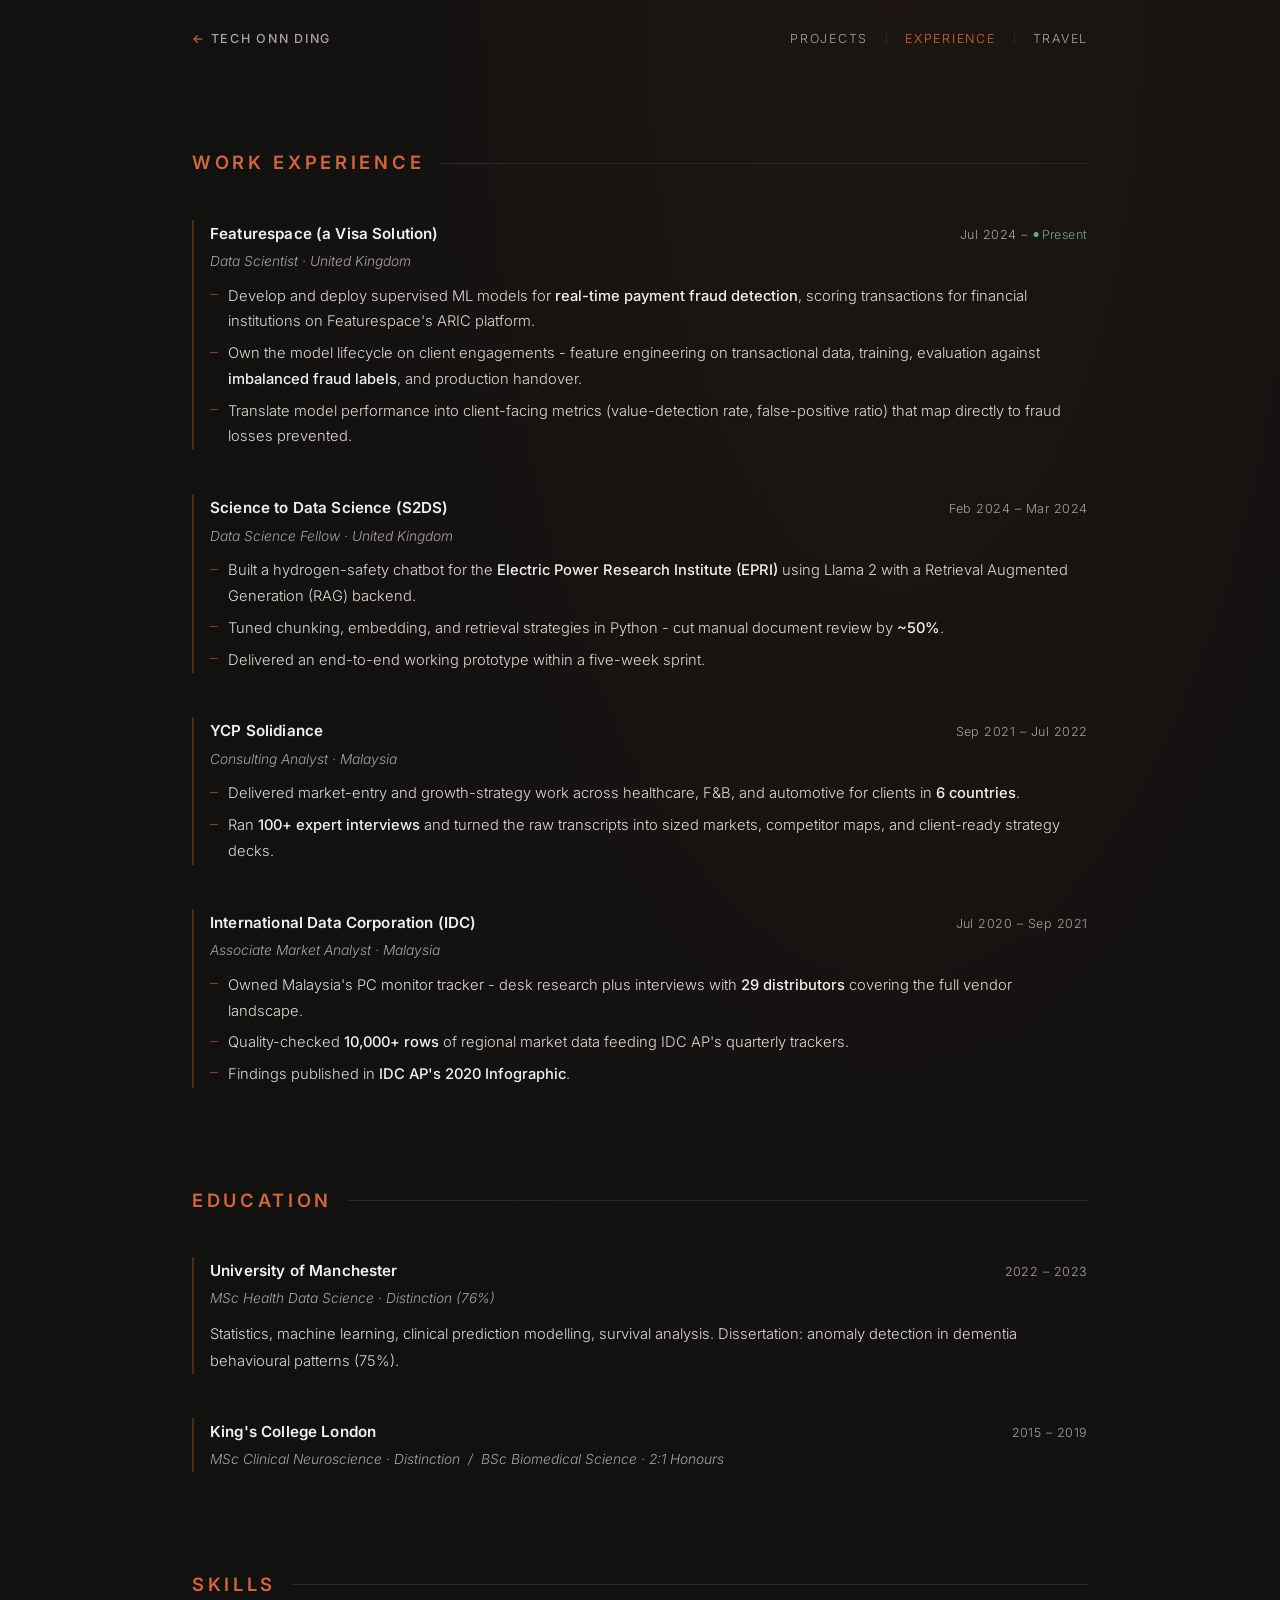
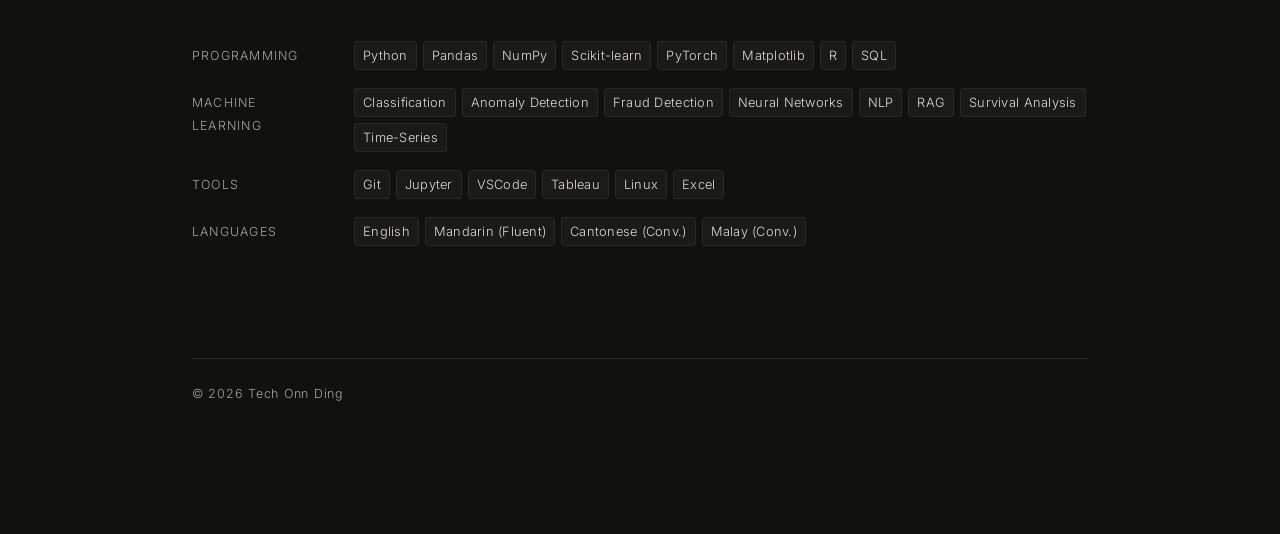
==== experience/index.html @ b4a1c4fd "reformat pages to be dynamic" ====
<!DOCTYPE html>
<html lang="en">
<head>
    <meta charset="UTF-8">
    <meta name="viewport" content="width=device-width, initial-scale=1.0">
    <title>Experience · Tech Onn Ding</title>
    <link rel="preconnect" href="https://fonts.googleapis.com">
    <link rel="preconnect" href="https://fonts.gstatic.com" crossorigin>
    <link href="https://fonts.googleapis.com/css2?family=Inter:wght@300;400;500;600&display=swap" rel="stylesheet">
    <link rel="stylesheet" href="/assets/css/site.css">
</head>
<body>
<div class="topbar">
    <a href="/" class="home">Tech Onn Ding</a>
    <nav>
        <a href="/projects/">Projects</a>
        <span class="sep"></span>
        <a href="/experience/" class="active">Experience</a>
        <span class="sep"></span>
        <a href="/travel/">Travel</a>
    </nav>
</div>
<div class="container">

    <section>
        <div class="label">Work Experience</div>

        <div class="entry">
            <div class="entry-header">
                <div class="entry-org">Featurespace (a Visa Solution)</div>
                <div class="entry-date">Jul 2024 – <span class="present">Present</span></div>
            </div>
            <div class="entry-role">Data Scientist · United Kingdom</div>
            <ul class="bullets">
                <li>Develop and deploy supervised ML models for <span class="hl">real-time payment fraud detection</span>, scoring transactions for financial institutions on Featurespace's ARIC platform.</li>
                <li>Own the model lifecycle on client engagements - feature engineering on transactional data, training, evaluation against <span class="hl">imbalanced fraud labels</span>, and production handover.</li>
                <li>Translate model performance into client-facing metrics (value-detection rate, false-positive ratio) that map directly to fraud losses prevented.</li>
            </ul>
        </div>

        <div class="entry">
            <div class="entry-header">
                <div class="entry-org">Science to Data Science (S2DS)</div>
                <div class="entry-date">Feb 2024 – Mar 2024</div>
            </div>
            <div class="entry-role">Data Science Fellow · United Kingdom</div>
            <ul class="bullets">
                <li>Built a hydrogen-safety chatbot for the <span class="hl">Electric Power Research Institute (EPRI)</span> using Llama 2 with a Retrieval Augmented Generation (RAG) backend.</li>
                <li>Tuned chunking, embedding, and retrieval strategies in Python - cut manual document review by <span class="hl">~50%</span>.</li>
                <li>Delivered an end-to-end working prototype within a five-week sprint.</li>
            </ul>
        </div>

        <div class="entry">
            <div class="entry-header">
                <div class="entry-org">YCP Solidiance</div>
                <div class="entry-date">Sep 2021 – Jul 2022</div>
            </div>
            <div class="entry-role">Consulting Analyst · Malaysia</div>
            <ul class="bullets">
                <li>Delivered market-entry and growth-strategy work across healthcare, F&amp;B, and automotive for clients in <span class="hl">6 countries</span>.</li>
                <li>Ran <span class="hl">100+ expert interviews</span> and turned the raw transcripts into sized markets, competitor maps, and client-ready strategy decks.</li>
            </ul>
        </div>

        <div class="entry">
            <div class="entry-header">
                <div class="entry-org">International Data Corporation (IDC)</div>
                <div class="entry-date">Jul 2020 – Sep 2021</div>
            </div>
            <div class="entry-role">Associate Market Analyst · Malaysia</div>
            <ul class="bullets">
                <li>Owned Malaysia's PC monitor tracker - desk research plus interviews with <span class="hl">29 distributors</span> covering the full vendor landscape.</li>
                <li>Quality-checked <span class="hl">10,000+ rows</span> of regional market data feeding IDC AP's quarterly trackers.</li>
                <li>Findings published in <span class="hl">IDC AP's 2020 Infographic</span>.</li>
            </ul>
        </div>
    </section>

    <section>
        <div class="label">Education</div>

        <div class="entry">
            <div class="entry-header">
                <div class="entry-org">University of Manchester</div>
                <div class="entry-date">2022 – 2023</div>
            </div>
            <div class="entry-role">MSc Health Data Science · Distinction (76%)</div>
            <div class="entry-desc">Statistics, machine learning, clinical prediction modelling, survival analysis. Dissertation: anomaly detection in dementia behavioural patterns (75%).</div>
        </div>

        <div class="entry">
            <div class="entry-header">
                <div class="entry-org">King's College London</div>
                <div class="entry-date">2015 – 2019</div>
            </div>
            <div class="entry-role">MSc Clinical Neuroscience · Distinction &nbsp;/&nbsp; BSc Biomedical Science · 2:1 Honours</div>
        </div>
    </section>

    <section>
        <div class="label">Skills</div>
        <div class="skills-table">
            <div class="skill-cat">Programming</div>
            <div class="skill-val">
                <span class="skill-tag">Python</span>
                <span class="skill-tag">Pandas</span>
                <span class="skill-tag">NumPy</span>
                <span class="skill-tag">Scikit-learn</span>
                <span class="skill-tag">PyTorch</span>
                <span class="skill-tag">Matplotlib</span>
                <span class="skill-tag">R</span>
                <span class="skill-tag">SQL</span>
            </div>

            <div class="skill-cat">Machine Learning</div>
            <div class="skill-val">
                <span class="skill-tag">Classification</span>
                <span class="skill-tag">Anomaly Detection</span>
                <span class="skill-tag">Fraud Detection</span>
                <span class="skill-tag">Neural Networks</span>
                <span class="skill-tag">NLP</span>
                <span class="skill-tag">RAG</span>
                <span class="skill-tag">Survival Analysis</span>
                <span class="skill-tag">Time-Series</span>
            </div>

            <div class="skill-cat">Tools</div>
            <div class="skill-val">
                <span class="skill-tag">Git</span>
                <span class="skill-tag">Jupyter</span>
                <span class="skill-tag">VSCode</span>
                <span class="skill-tag">Tableau</span>
                <span class="skill-tag">Linux</span>
                <span class="skill-tag">Excel</span>
            </div>

            <div class="skill-cat">Languages</div>
            <div class="skill-val">
                <span class="skill-tag">English</span>
                <span class="skill-tag">Mandarin (Fluent)</span>
                <span class="skill-tag">Cantonese (Conv.)</span>
                <span class="skill-tag">Malay (Conv.)</span>
            </div>
        </div>
    </section>

    <footer>
        &copy; 2026 Tech Onn Ding
    </footer>

</div>
</body>
</html>
---- assets/css/site.css ----
:root {
    --bg: #111110;
    --text: #f2f0eb;
    --muted: #a8a49d;
    --subtle: #dedad2;
    --accent: #d4653a;
    --border: #2a2926;
}

* { margin: 0; padding: 0; box-sizing: border-box; }

html { scroll-behavior: smooth; }

body {
    background: var(--bg);
    background-image: radial-gradient(ellipse at 70% 0%, rgba(212, 101, 58, 0.06) 0%, transparent 55%);
    color: var(--text);
    font-family: 'Inter', -apple-system, sans-serif;
    font-weight: 300;
    font-size: 18px;
    line-height: 1.8;
    -webkit-font-smoothing: antialiased;
}

.container {
    max-width: 960px;
    margin: 0 auto;
    padding: 96px 32px 128px;
}

/* Header */
header { margin-bottom: 96px; }

.name {
    font-size: 2rem;
    font-weight: 500;
    letter-spacing: 0.14em;
    text-transform: uppercase;
    margin-bottom: 6px;
}

.role {
    font-size: 1.2rem;
    letter-spacing: 0.14em;
    text-transform: uppercase;
    margin-bottom: 14px;
}

.role .role-accent { color: var(--accent); }

.tagline {
    font-size: 1rem;
    font-weight: 300;
    color: var(--subtle);
    max-width: 56ch;
    line-height: 1.6;
    margin-bottom: 28px;
}

.links {
    display: flex;
    gap: 20px;
    align-items: center;
}

.links a {
    display: flex;
    align-items: center;
    gap: 5px;
    font-size: 0.78rem;
    letter-spacing: 0.1em;
    text-transform: uppercase;
    color: var(--muted);
    text-decoration: none;
    transition: color 0.2s;
    position: relative;
}

.links a::after {
    content: '';
    position: absolute;
    bottom: -2px;
    left: 0;
    width: 0;
    height: 1px;
    background: var(--accent);
    transition: width 0.25s ease;
}

.links a:hover::after { width: 100%; }

.links a svg { flex-shrink: 0; }

.links a:hover { color: var(--accent); }

.links .sep {
    width: 1px;
    height: 10px;
    background: var(--border);
}

/* Section label */
section { margin-bottom: 96px; }

.label {
    font-size: 1.15rem;
    font-weight: 600;
    letter-spacing: 0.2em;
    text-transform: uppercase;
    color: var(--accent);
    margin-bottom: 40px;
    display: flex;
    align-items: center;
    gap: 16px;
}

.label::after {
    content: '';
    flex: 1;
    height: 1px;
    background: var(--border);
}

/* About */
.about p {
    font-size: 1rem;
    line-height: 1.95;
    color: var(--subtle);
}

.about .lede {
    font-size: 1rem;
    color: var(--text);
}

/* Experience */
.entry {
    margin-bottom: 44px;
    padding-left: 16px;
    border-left: 2px solid rgba(212, 101, 58, 0.3);
    transition: border-color 0.2s;
}

.entry:hover { border-left-color: var(--accent); }

.entry:last-child { margin-bottom: 0; }

.entry-header {
    display: flex;
    justify-content: space-between;
    align-items: baseline;
    gap: 16px;
    margin-bottom: 2px;
}

.entry-org {
    font-size: 0.95rem;
    font-weight: 600;
    letter-spacing: 0.01em;
}

.entry-org .acquired {
    font-weight: 300;
    color: var(--muted);
    font-size: 0.8rem;
}

.entry-date {
    font-size: 0.78rem;
    color: var(--muted);
    letter-spacing: 0.04em;
    white-space: nowrap;
    flex-shrink: 0;
}

.entry-role {
    font-size: 0.86rem;
    color: var(--muted);
    font-style: italic;
    margin-bottom: 10px;
}

.entry-desc {
    font-size: 0.92rem;
    color: var(--subtle);
    line-height: 1.8;
}

.bullets {
    list-style: none;
    margin: 0;
    padding: 0;
}

.bullets li {
    position: relative;
    padding-left: 18px;
    font-size: 0.92rem;
    color: var(--subtle);
    line-height: 1.75;
    margin-bottom: 6px;
}

.bullets li:last-child { margin-bottom: 0; }

.bullets li::before {
    content: '';
    position: absolute;
    left: 0;
    top: 0.7em;
    width: 8px;
    height: 1px;
    background: var(--accent);
    opacity: 0.6;
}

.hl {
    color: var(--text);
    font-weight: 500;
}

.interests {
    margin-top: 1.4em;
    font-size: 0.88rem;
    color: var(--muted);
    font-style: italic;
}

.interests::before {
    content: '— ';
    color: var(--accent);
    font-style: normal;
}

/* Present indicator */
.present { color: #6aaa82; }

.present::before {
    content: '● ';
    font-size: 0.55em;
    vertical-align: middle;
    animation: blink 2.5s ease-in-out infinite;
}

@keyframes blink {
    0%, 100% { opacity: 1; }
    50% { opacity: 0.3; }
}

/* Projects */
.project {
    padding: 24px 16px;
    border-bottom: 1px solid var(--border);
    transition: background 0.2s;
}

.project:first-of-type { border-top: 1px solid var(--border); }

.project:hover { background: rgba(212, 101, 58, 0.04); }

.project-header {
    display: flex;
    justify-content: space-between;
    align-items: baseline;
    gap: 16px;
    margin-bottom: 4px;
}

.project-name {
    font-size: 0.95rem;
    font-weight: 600;
}

.project-name a {
    color: var(--text);
    text-decoration: none;
    transition: color 0.2s;
}

.project-name a:hover { color: var(--accent); }

.project-year {
    font-size: 0.78rem;
    color: var(--muted);
    flex-shrink: 0;
}

.project-stack {
    font-size: 0.78rem;
    color: var(--muted);
    letter-spacing: 0.04em;
    margin-bottom: 10px;
}

.project-desc {
    font-size: 0.92rem;
    color: var(--subtle);
    line-height: 1.8;
}

/* Landing page header: portraits beside the text block */
.header-row {
    display: flex;
    align-items: stretch;
    gap: 40px;
}

.header-text { flex: 1; min-width: 0; }

.header-portraits {
    flex-shrink: 0;
    display: flex;
    flex-direction: column;
    justify-content: space-between;
    margin-top: 4px;
}

.header-portrait {
    width: 160px;
    height: 160px;
    border-radius: 50%;
    overflow: hidden;
    background: rgba(255, 255, 255, 0.04);
    border: 1px solid var(--border);
}

.header-portrait img {
    width: 100%;
    height: 100%;
    object-fit: cover;
    display: block;
}

.header-portraits .header-portrait:nth-child(2) img {
    transform: scale(1.5) translateY(-12%);
    transform-origin: center;
}

@media (max-width: 720px) {
    .header-row { flex-direction: column-reverse; gap: 24px; align-items: flex-start; }
    .header-portraits { flex-direction: row; justify-content: flex-start; gap: 12px; margin-top: 0; }
    .header-portrait { width: 100px; height: 100px; }
}

/* "More on GitHub" footnote on projects page */
.more-link {
    margin-top: 32px;
    padding: 0 16px;
    font-size: 0.88rem;
    color: var(--muted);
    font-style: italic;
}

.more-link a {
    color: var(--subtle);
    text-decoration: none;
    border-bottom: 1px solid rgba(212, 101, 58, 0.4);
    transition: color 0.2s, border-color 0.2s;
}

.more-link a:hover {
    color: var(--accent);
    border-bottom-color: var(--accent);
}

/* Skills */
.skills-table {
    display: grid;
    grid-template-columns: 130px 1fr;
    gap: 18px 32px;
}

.skill-cat {
    font-size: 0.78rem;
    text-transform: uppercase;
    letter-spacing: 0.1em;
    color: var(--muted);
    padding-top: 4px;
}

.skill-val {
    display: flex;
    flex-wrap: wrap;
    gap: 6px;
}

.skill-tag {
    display: inline-block;
    font-size: 0.8rem;
    color: var(--subtle);
    background: rgba(255, 255, 255, 0.04);
    border: 1px solid var(--border);
    border-radius: 3px;
    padding: 2px 8px;
    letter-spacing: 0.02em;
    transition: border-color 0.2s, color 0.2s;
}

.skill-tag:hover {
    border-color: rgba(212, 101, 58, 0.45);
    color: var(--text);
}

/* Footer */
footer {
    margin-top: 112px;
    padding-top: 24px;
    border-top: 1px solid var(--border);
    font-size: 0.78rem;
    color: var(--muted);
    letter-spacing: 0.06em;
}

@media (max-width: 560px) {
    .container { padding: 64px 20px 96px; }
    .name { font-size: 1.5rem; }
    .skills-table { grid-template-columns: 1fr; gap: 4px; }
    .skill-cat { margin-top: 12px; }
    .entry-header { flex-direction: column; gap: 2px; }
    .project-header { flex-direction: column; gap: 2px; }
}

/* ==========================================================
   Top bar — shared on all non-landing pages
   ========================================================== */

.topbar {
    max-width: 960px;
    margin: 0 auto;
    padding: 28px 32px 0;
    display: flex;
    justify-content: space-between;
    align-items: center;
    font-size: 0.78rem;
    letter-spacing: 0.14em;
    text-transform: uppercase;
}

.topbar .home {
    color: var(--muted);
    text-decoration: none;
    font-weight: 500;
    transition: color 0.2s;
}

.topbar .home:hover { color: var(--text); }

.topbar .home::before {
    content: '← ';
    color: var(--accent);
}

.topbar nav {
    display: flex;
    gap: 18px;
    align-items: center;
}

.topbar nav a {
    color: var(--muted);
    text-decoration: none;
    transition: color 0.2s;
}

.topbar nav a:hover { color: var(--accent); }

.topbar nav a.active { color: var(--accent); }

.topbar nav .sep {
    width: 1px;
    height: 10px;
    background: var(--border);
}

@media (max-width: 560px) {
    .topbar { padding: 20px 20px 0; flex-direction: column; gap: 12px; align-items: flex-start; }
}

/* ==========================================================
   Landing page — three doors
   ========================================================== */

.landing .container { padding-top: 128px; }

.landing header { margin-bottom: 64px; }

.doors {
    display: flex;
    flex-direction: column;
    gap: 0;
    margin-bottom: 64px;
    border-top: 1px solid var(--border);
}

.door {
    display: flex;
    align-items: baseline;
    justify-content: space-between;
    gap: 24px;
    padding: 28px 16px;
    border-bottom: 1px solid var(--border);
    color: var(--text);
    text-decoration: none;
    transition: background 0.25s, padding 0.25s;
    position: relative;
}

.door:hover {
    background: rgba(212, 101, 58, 0.04);
    padding-left: 24px;
}

.door-label {
    font-size: 1.15rem;
    font-weight: 600;
    letter-spacing: 0.2em;
    text-transform: uppercase;
    color: var(--accent);
    flex-shrink: 0;
    min-width: 140px;
}

.door-desc {
    flex: 1;
    font-size: 0.95rem;
    color: var(--subtle);
    font-weight: 300;
}

.door-arrow {
    font-size: 1.1rem;
    color: var(--muted);
    transition: color 0.2s, transform 0.25s;
    flex-shrink: 0;
}

.door:hover .door-arrow {
    color: var(--accent);
    transform: translateX(6px);
}

@media (max-width: 560px) {
    .door { flex-direction: column; align-items: flex-start; gap: 6px; padding: 22px 12px; }
    .door:hover { padding-left: 18px; }
    .door-label { min-width: 0; }
}

/* Load fade-in */
@keyframes fadeUp {
    from { opacity: 0; transform: translateY(8px); }
    to   { opacity: 1; transform: translateY(0); }
}

.fade-in { animation: fadeUp 0.5s ease-out both; }
.fade-in.delay-1 { animation-delay: 0.08s; }
.fade-in.delay-2 { animation-delay: 0.16s; }
.fade-in.delay-3 { animation-delay: 0.24s; }

/* ==========================================================
   Travel — masonry gallery + lightbox
   ========================================================== */

.masonry {
    column-count: 3;
    column-gap: 12px;
}

.masonry figure {
    break-inside: avoid;
    margin: 0 0 12px;
    position: relative;
    overflow: hidden;
    border-radius: 2px;
    background: rgba(255, 255, 255, 0.02);
    cursor: zoom-in;
}

.masonry img {
    display: block;
    width: 100%;
    height: auto;
    transition: transform 0.5s ease, opacity 0.3s;
}

.masonry figure:hover img { transform: scale(1.03); }

.masonry figcaption {
    position: absolute;
    left: 0;
    right: 0;
    bottom: 0;
    padding: 24px 14px 10px;
    background: linear-gradient(to top, rgba(17, 17, 16, 0.85), transparent);
    color: var(--text);
    font-size: 0.78rem;
    letter-spacing: 0.08em;
    text-transform: uppercase;
    opacity: 0;
    transition: opacity 0.25s;
}

.masonry figure:hover figcaption { opacity: 1; }

@media (max-width: 900px) {
    .masonry { column-count: 2; }
}

@media (max-width: 560px) {
    .masonry { column-count: 1; }
}

/* Lightbox */
.lightbox {
    position: fixed;
    inset: 0;
    background: rgba(10, 10, 9, 0.94);
    display: none;
    align-items: center;
    justify-content: center;
    z-index: 100;
    padding: 32px;
    cursor: zoom-out;
    opacity: 0;
    transition: opacity 0.2s;
}

.lightbox.open {
    display: flex;
    opacity: 1;
}

.lightbox img {
    max-width: 100%;
    max-height: 100%;
    object-fit: contain;
    box-shadow: 0 24px 64px rgba(0, 0, 0, 0.6);
}

.lightbox .lightbox-caption {
    position: absolute;
    bottom: 24px;
    left: 0;
    right: 0;
    text-align: center;
    color: var(--muted);
    font-size: 0.78rem;
    letter-spacing: 0.12em;
    text-transform: uppercase;
}

.lightbox .lightbox-close {
    position: absolute;
    top: 24px;
    right: 28px;
    background: none;
    border: none;
    color: var(--muted);
    font-size: 1.5rem;
    cursor: pointer;
    padding: 4px 12px;
    transition: color 0.2s;
}

.lightbox .lightbox-close:hover { color: var(--accent); }
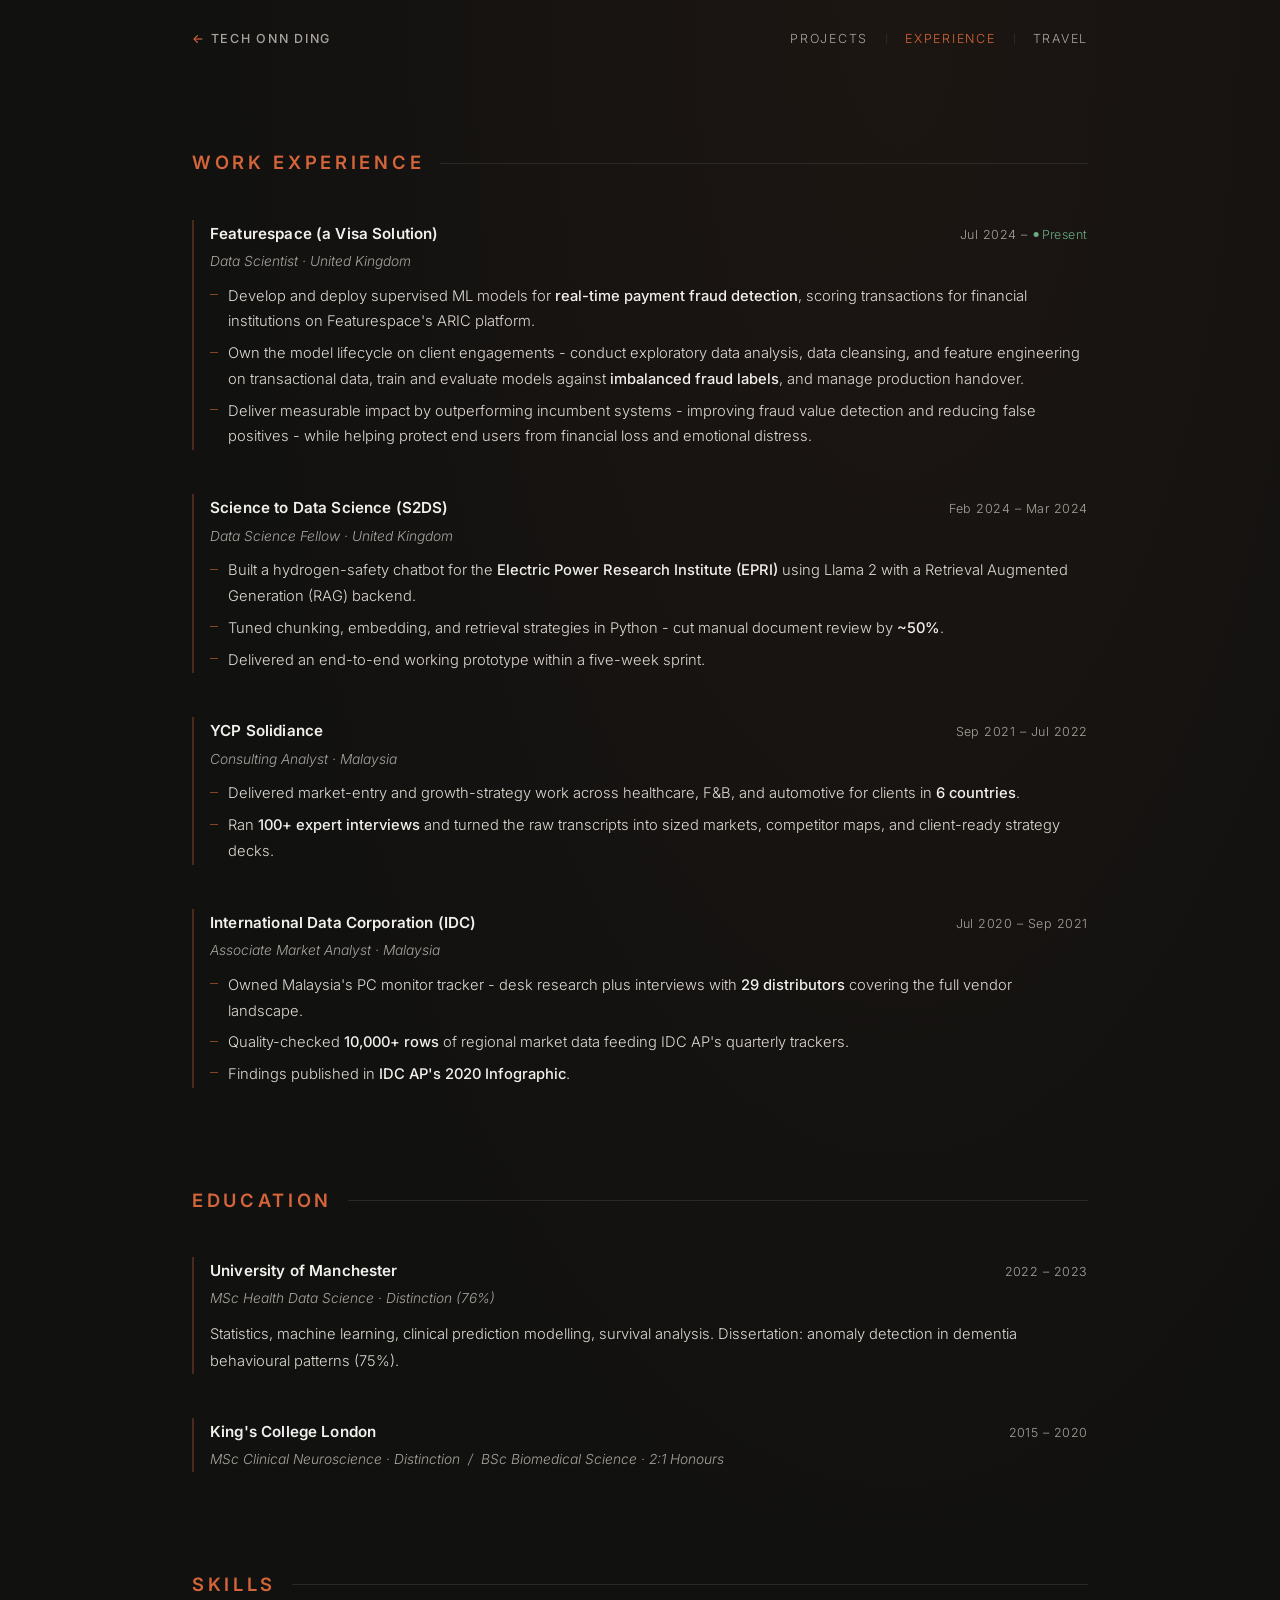
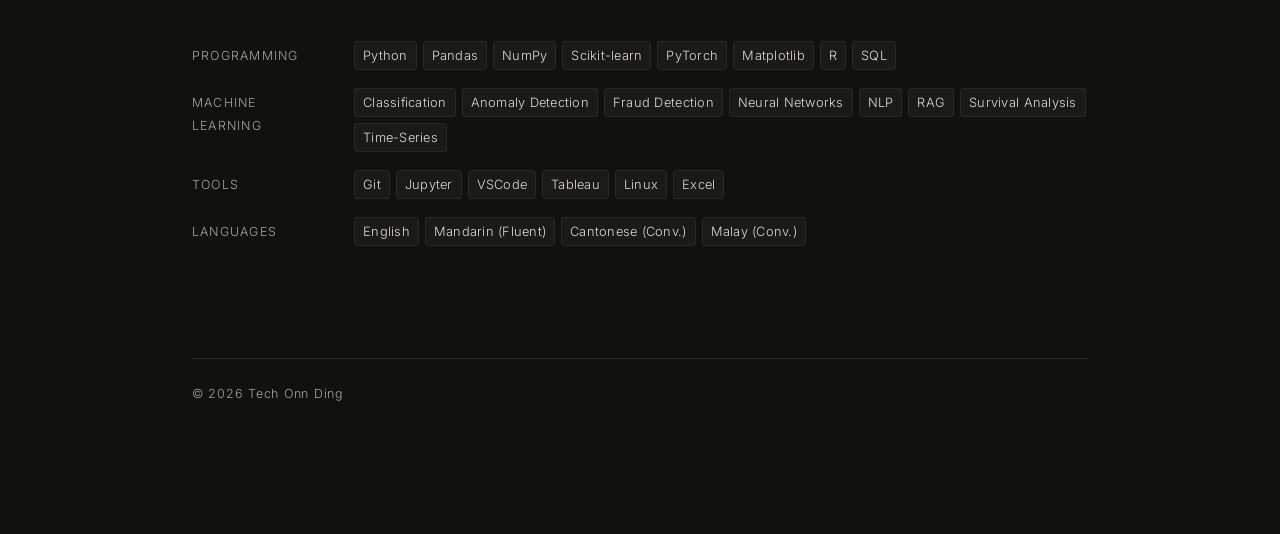
==== commit e4c56cfa: "Minor edits to wording" ====
--- a/experience/index.html
+++ b/experience/index.html
@@ -33,8 +33,8 @@
             <div class="entry-role">Data Scientist · United Kingdom</div>
             <ul class="bullets">
                 <li>Develop and deploy supervised ML models for <span class="hl">real-time payment fraud detection</span>, scoring transactions for financial institutions on Featurespace's ARIC platform.</li>
-                <li>Own the model lifecycle on client engagements - feature engineering on transactional data, training, evaluation against <span class="hl">imbalanced fraud labels</span>, and production handover.</li>
-                <li>Translate model performance into client-facing metrics (value-detection rate, false-positive ratio) that map directly to fraud losses prevented.</li>
+                <li>Own the model lifecycle on client engagements - conduct exploratory data analysis, data cleansing, and feature engineering on transactional data, train and evaluate models against <span class="hl">imbalanced fraud labels</span>, and manage production handover.</li>
+                <li>Deliver measurable impact by outperforming incumbent systems - improving fraud value detection and reducing false positives - while helping protect end users from financial loss and emotional distress.</li>
             </ul>
         </div>
 
@@ -92,7 +92,7 @@
         <div class="entry">
             <div class="entry-header">
                 <div class="entry-org">King's College London</div>
-                <div class="entry-date">2015 – 2019</div>
+                <div class="entry-date">2015 – 2020</div>
             </div>
             <div class="entry-role">MSc Clinical Neuroscience · Distinction &nbsp;/&nbsp; BSc Biomedical Science · 2:1 Honours</div>
         </div>
--- a/assets/css/site.css
+++ b/assets/css/site.css
@@ -316,8 +316,8 @@
 }
 
 .header-portrait {
-    width: 160px;
-    height: 160px;
+    width: 145px;
+    height: 145px;
     border-radius: 50%;
     overflow: hidden;
     background: rgba(255, 255, 255, 0.04);
@@ -332,14 +332,14 @@
 }
 
 .header-portraits .header-portrait:nth-child(2) img {
-    transform: scale(1.5) translateY(-12%);
+    transform: scale(1.5) translate(3%, -22%);
     transform-origin: center;
 }
 
 @media (max-width: 720px) {
     .header-row { flex-direction: column-reverse; gap: 24px; align-items: flex-start; }
     .header-portraits { flex-direction: row; justify-content: flex-start; gap: 12px; margin-top: 0; }
-    .header-portrait { width: 100px; height: 100px; }
+    .header-portrait { width: 88px; height: 88px; }
 }
 
 /* "More on GitHub" footnote on projects page */
